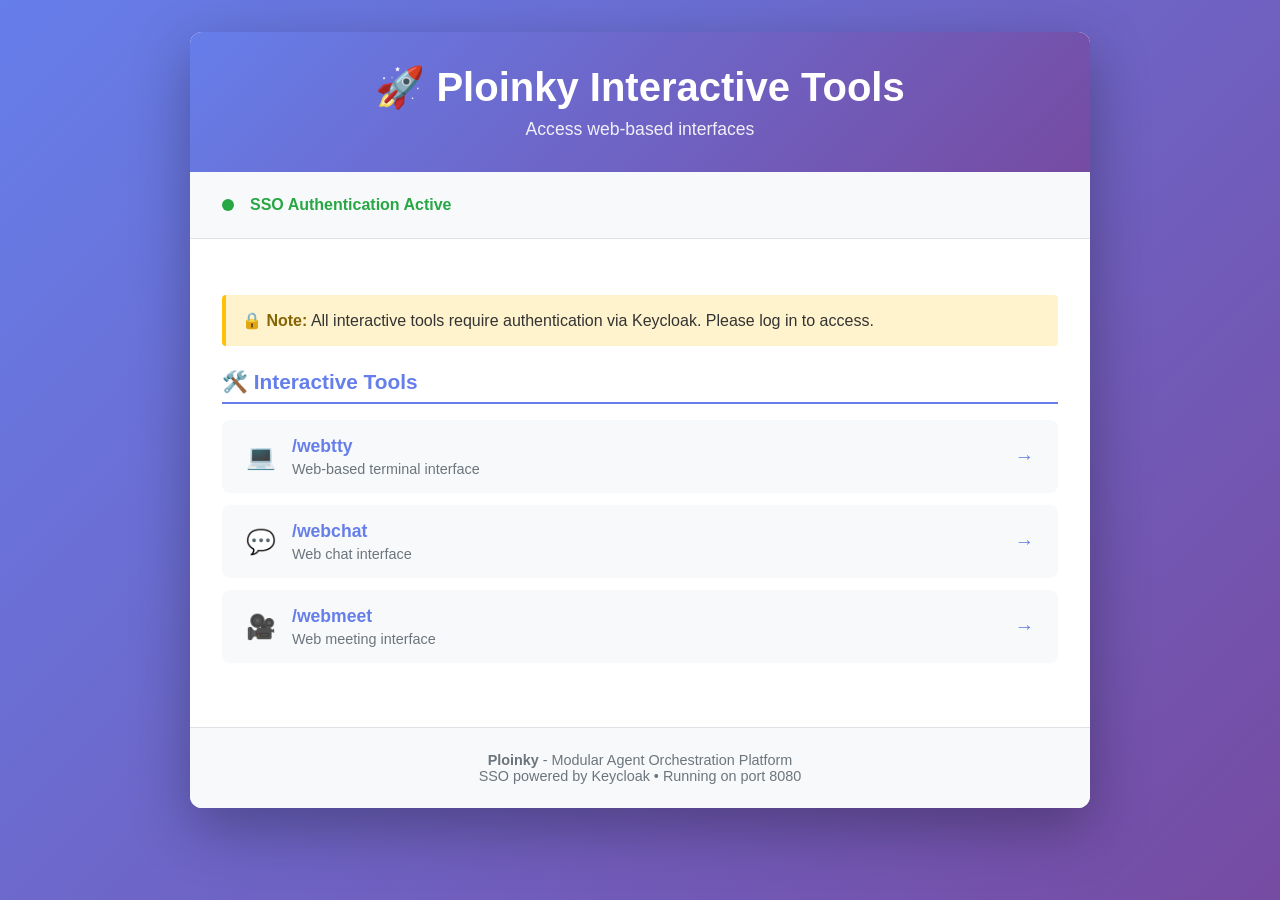
==== keycloak/index.html @ cd7d8406 "Add Keycloak configuration files: index.html for UI and manifest.json for container setup" ====
<!DOCTYPE html>
<html lang="en">
<head>
    <meta charset="UTF-8">
    <meta name="viewport" content="width=device-width, initial-scale=1.0">
    <title>Ploinky - Available Routes</title>
    <style>
        * {
            margin: 0;
            padding: 0;
            box-sizing: border-box;
        }

        body {
            font-family: -apple-system, BlinkMacSystemFont, 'Segoe UI', Roboto, Oxygen, Ubuntu, Cantarell, sans-serif;
            background: linear-gradient(135deg, #667eea 0%, #764ba2 100%);
            min-height: 100vh;
            padding: 2rem;
            color: #333;
        }

        .container {
            max-width: 900px;
            margin: 0 auto;
            background: white;
            border-radius: 12px;
            box-shadow: 0 20px 60px rgba(0, 0, 0, 0.3);
            overflow: hidden;
        }

        .header {
            background: linear-gradient(135deg, #667eea 0%, #764ba2 100%);
            color: white;
            padding: 2rem;
            text-align: center;
        }

        .header h1 {
            font-size: 2.5rem;
            margin-bottom: 0.5rem;
        }

        .header p {
            font-size: 1.1rem;
            opacity: 0.9;
        }

        .status {
            padding: 1.5rem 2rem;
            background: #f8f9fa;
            border-bottom: 1px solid #dee2e6;
            display: flex;
            align-items: center;
            gap: 1rem;
        }

        .status-indicator {
            width: 12px;
            height: 12px;
            border-radius: 50%;
            background: #28a745;
            animation: pulse 2s infinite;
        }

        @keyframes pulse {
            0%, 100% { opacity: 1; }
            50% { opacity: 0.5; }
        }

        .status-text {
            font-weight: 600;
            color: #28a745;
        }

        .routes {
            padding: 2rem;
        }

        .route-section {
            margin-bottom: 2rem;
        }

        .route-section h2 {
            font-size: 1.3rem;
            color: #667eea;
            margin-bottom: 1rem;
            padding-bottom: 0.5rem;
            border-bottom: 2px solid #667eea;
        }

        .route-list {
            list-style: none;
        }

        .route-item {
            background: #f8f9fa;
            margin: 0.75rem 0;
            border-radius: 8px;
            overflow: hidden;
            transition: transform 0.2s, box-shadow 0.2s;
        }

        .route-item:hover {
            transform: translateY(-2px);
            box-shadow: 0 4px 12px rgba(102, 126, 234, 0.2);
        }

        .route-link {
            display: flex;
            align-items: center;
            padding: 1rem 1.5rem;
            text-decoration: none;
            color: #333;
            gap: 1rem;
        }

        .route-icon {
            font-size: 1.5rem;
        }

        .route-info {
            flex: 1;
        }

        .route-path {
            font-weight: 600;
            font-size: 1.1rem;
            color: #667eea;
            margin-bottom: 0.25rem;
        }

        .route-description {
            font-size: 0.9rem;
            color: #6c757d;
        }

        .route-arrow {
            color: #667eea;
            font-size: 1.2rem;
            transition: transform 0.2s;
        }

        .route-item:hover .route-arrow {
            transform: translateX(5px);
        }

        .auth-note {
            background: #fff3cd;
            border-left: 4px solid #ffc107;
            padding: 1rem;
            margin: 1.5rem 0;
            border-radius: 4px;
        }

        .auth-note strong {
            color: #856404;
        }

        .footer {
            padding: 1.5rem 2rem;
            background: #f8f9fa;
            text-align: center;
            color: #6c757d;
            font-size: 0.9rem;
            border-top: 1px solid #dee2e6;
        }

        .refresh-btn {
            background: #667eea;
            color: white;
            border: none;
            padding: 0.75rem 1.5rem;
            border-radius: 6px;
            font-size: 1rem;
            cursor: pointer;
            margin-top: 1rem;
            transition: background 0.2s;
        }

        .refresh-btn:hover {
            background: #5568d3;
        }

        #dynamicRoutes {
            margin-top: 1rem;
        }

        .loading {
            text-align: center;
            padding: 2rem;
            color: #6c757d;
        }

        .error {
            background: #f8d7da;
            border-left: 4px solid #dc3545;
            padding: 1rem;
            margin: 1rem 0;
            border-radius: 4px;
            color: #721c24;
        }
    </style>
</head>
<body>
    <div class="container">
        <div class="header">
            <h1>🚀 Ploinky Interactive Tools</h1>
            <p>Access web-based interfaces</p>
        </div>

        <div class="status">
            <div class="status-indicator"></div>
            <div class="status-text">SSO Authentication Active</div>
        </div>

        <div class="routes">
            <div class="auth-note">
                <strong>🔒 Note:</strong> All interactive tools require authentication via Keycloak. Please log in to access.
            </div>

            <div class="route-section">
                <h2>🛠️ Interactive Tools</h2>
                <ul class="route-list">
                    <li class="route-item">
                        <a href="/webtty" class="route-link">
                            <span class="route-icon">💻</span>
                            <div class="route-info">
                                <div class="route-path">/webtty</div>
                                <div class="route-description">Web-based terminal interface</div>
                            </div>
                            <span class="route-arrow">→</span>
                        </a>
                    </li>
                    <li class="route-item">
                        <a href="/webchat" class="route-link">
                            <span class="route-icon">💬</span>
                            <div class="route-info">
                                <div class="route-path">/webchat</div>
                                <div class="route-description">Web chat interface</div>
                            </div>
                            <span class="route-arrow">→</span>
                        </a>
                    </li>
                    <li class="route-item">
                        <a href="/webmeet" class="route-link">
                            <span class="route-icon">🎥</span>
                            <div class="route-info">
                                <div class="route-path">/webmeet</div>
                                <div class="route-description">Web meeting interface</div>
                            </div>
                            <span class="route-arrow">→</span>
                        </a>
                    </li>
                </ul>
            </div>
        </div>

        <div class="footer">
            <p><strong>Ploinky</strong> - Modular Agent Orchestration Platform</p>
            <p>SSO powered by Keycloak • Running on port 8080</p>
        </div>
    </div>

</body>
</html>
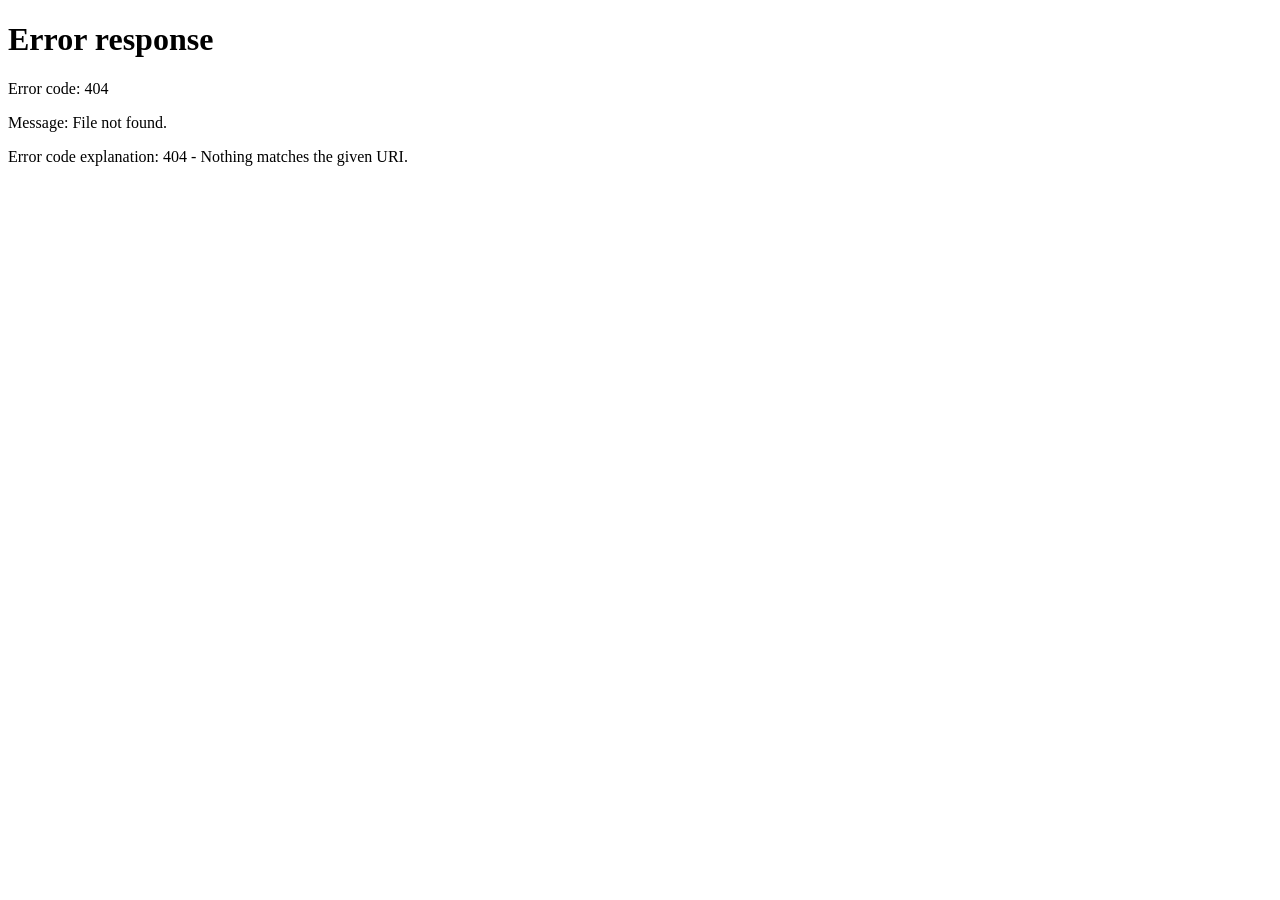
==== commit b04863fe: "Update index.html" ====
--- a/keycloak/index.html
+++ b/keycloak/index.html
@@ -1,265 +1,25 @@
 <!DOCTYPE html>
 <html lang="en">
 <head>
-    <meta charset="UTF-8">
-    <meta name="viewport" content="width=device-width, initial-scale=1.0">
-    <title>Ploinky - Available Routes</title>
-    <style>
-        * {
-            margin: 0;
-            padding: 0;
-            box-sizing: border-box;
-        }
-
-        body {
-            font-family: -apple-system, BlinkMacSystemFont, 'Segoe UI', Roboto, Oxygen, Ubuntu, Cantarell, sans-serif;
-            background: linear-gradient(135deg, #667eea 0%, #764ba2 100%);
-            min-height: 100vh;
-            padding: 2rem;
-            color: #333;
-        }
-
-        .container {
-            max-width: 900px;
-            margin: 0 auto;
-            background: white;
-            border-radius: 12px;
-            box-shadow: 0 20px 60px rgba(0, 0, 0, 0.3);
-            overflow: hidden;
-        }
-
-        .header {
-            background: linear-gradient(135deg, #667eea 0%, #764ba2 100%);
-            color: white;
-            padding: 2rem;
-            text-align: center;
-        }
-
-        .header h1 {
-            font-size: 2.5rem;
-            margin-bottom: 0.5rem;
-        }
-
-        .header p {
-            font-size: 1.1rem;
-            opacity: 0.9;
-        }
-
-        .status {
-            padding: 1.5rem 2rem;
-            background: #f8f9fa;
-            border-bottom: 1px solid #dee2e6;
-            display: flex;
-            align-items: center;
-            gap: 1rem;
-        }
-
-        .status-indicator {
-            width: 12px;
-            height: 12px;
-            border-radius: 50%;
-            background: #28a745;
-            animation: pulse 2s infinite;
-        }
-
-        @keyframes pulse {
-            0%, 100% { opacity: 1; }
-            50% { opacity: 0.5; }
-        }
-
-        .status-text {
-            font-weight: 600;
-            color: #28a745;
-        }
-
-        .routes {
-            padding: 2rem;
-        }
-
-        .route-section {
-            margin-bottom: 2rem;
-        }
-
-        .route-section h2 {
-            font-size: 1.3rem;
-            color: #667eea;
-            margin-bottom: 1rem;
-            padding-bottom: 0.5rem;
-            border-bottom: 2px solid #667eea;
-        }
-
-        .route-list {
-            list-style: none;
-        }
-
-        .route-item {
-            background: #f8f9fa;
-            margin: 0.75rem 0;
-            border-radius: 8px;
-            overflow: hidden;
-            transition: transform 0.2s, box-shadow 0.2s;
-        }
-
-        .route-item:hover {
-            transform: translateY(-2px);
-            box-shadow: 0 4px 12px rgba(102, 126, 234, 0.2);
-        }
-
-        .route-link {
-            display: flex;
-            align-items: center;
-            padding: 1rem 1.5rem;
-            text-decoration: none;
-            color: #333;
-            gap: 1rem;
-        }
-
-        .route-icon {
-            font-size: 1.5rem;
-        }
-
-        .route-info {
-            flex: 1;
-        }
-
-        .route-path {
-            font-weight: 600;
-            font-size: 1.1rem;
-            color: #667eea;
-            margin-bottom: 0.25rem;
-        }
-
-        .route-description {
-            font-size: 0.9rem;
-            color: #6c757d;
-        }
-
-        .route-arrow {
-            color: #667eea;
-            font-size: 1.2rem;
-            transition: transform 0.2s;
-        }
-
-        .route-item:hover .route-arrow {
-            transform: translateX(5px);
-        }
-
-        .auth-note {
-            background: #fff3cd;
-            border-left: 4px solid #ffc107;
-            padding: 1rem;
-            margin: 1.5rem 0;
-            border-radius: 4px;
-        }
-
-        .auth-note strong {
-            color: #856404;
-        }
-
-        .footer {
-            padding: 1.5rem 2rem;
-            background: #f8f9fa;
-            text-align: center;
-            color: #6c757d;
-            font-size: 0.9rem;
-            border-top: 1px solid #dee2e6;
-        }
-
-        .refresh-btn {
-            background: #667eea;
-            color: white;
-            border: none;
-            padding: 0.75rem 1.5rem;
-            border-radius: 6px;
-            font-size: 1rem;
-            cursor: pointer;
-            margin-top: 1rem;
-            transition: background 0.2s;
-        }
-
-        .refresh-btn:hover {
-            background: #5568d3;
-        }
-
-        #dynamicRoutes {
-            margin-top: 1rem;
-        }
-
-        .loading {
-            text-align: center;
-            padding: 2rem;
-            color: #6c757d;
-        }
-
-        .error {
-            background: #f8d7da;
-            border-left: 4px solid #dc3545;
-            padding: 1rem;
-            margin: 1rem 0;
-            border-radius: 4px;
-            color: #721c24;
-        }
-    </style>
+  <meta charset="utf-8" />
+  <title>Redirecting…</title>
+  <meta name="viewport" content="width=device-width, initial-scale=1" />
+  <!-- Redirect instant prin meta refresh -->
+  <meta http-equiv="refresh" content="0; url=/webchat" />
+  <!-- Canonical pentru SEO -->
+  <link rel="canonical" href="/webchat" />
+  <script>
+    // Redirect prin JS (fallback suplimentar)
+    (function () {
+      var target = "/webchat";
+      if (location.pathname !== target) location.replace(target);
+    })();
+  </script>
 </head>
 <body>
-    <div class="container">
-        <div class="header">
-            <h1>🚀 Ploinky Interactive Tools</h1>
-            <p>Access web-based interfaces</p>
-        </div>
-
-        <div class="status">
-            <div class="status-indicator"></div>
-            <div class="status-text">SSO Authentication Active</div>
-        </div>
-
-        <div class="routes">
-            <div class="auth-note">
-                <strong>🔒 Note:</strong> All interactive tools require authentication via Keycloak. Please log in to access.
-            </div>
-
-            <div class="route-section">
-                <h2>🛠️ Interactive Tools</h2>
-                <ul class="route-list">
-                    <li class="route-item">
-                        <a href="/webtty" class="route-link">
-                            <span class="route-icon">💻</span>
-                            <div class="route-info">
-                                <div class="route-path">/webtty</div>
-                                <div class="route-description">Web-based terminal interface</div>
-                            </div>
-                            <span class="route-arrow">→</span>
-                        </a>
-                    </li>
-                    <li class="route-item">
-                        <a href="/webchat" class="route-link">
-                            <span class="route-icon">💬</span>
-                            <div class="route-info">
-                                <div class="route-path">/webchat</div>
-                                <div class="route-description">Web chat interface</div>
-                            </div>
-                            <span class="route-arrow">→</span>
-                        </a>
-                    </li>
-                    <li class="route-item">
-                        <a href="/webmeet" class="route-link">
-                            <span class="route-icon">🎥</span>
-                            <div class="route-info">
-                                <div class="route-path">/webmeet</div>
-                                <div class="route-description">Web meeting interface</div>
-                            </div>
-                            <span class="route-arrow">→</span>
-                        </a>
-                    </li>
-                </ul>
-            </div>
-        </div>
-
-        <div class="footer">
-            <p><strong>Ploinky</strong> - Modular Agent Orchestration Platform</p>
-            <p>SSO powered by Keycloak • Running on port 8080</p>
-        </div>
-    </div>
-
+  <p>Redirecting to <a href="/webchat">/webchat</a>…</p>
+  <noscript>
+    <p>JS ddiabled. Click: <a href="/webchat">/webchat</a></p>
+  </noscript>
 </body>
 </html>
